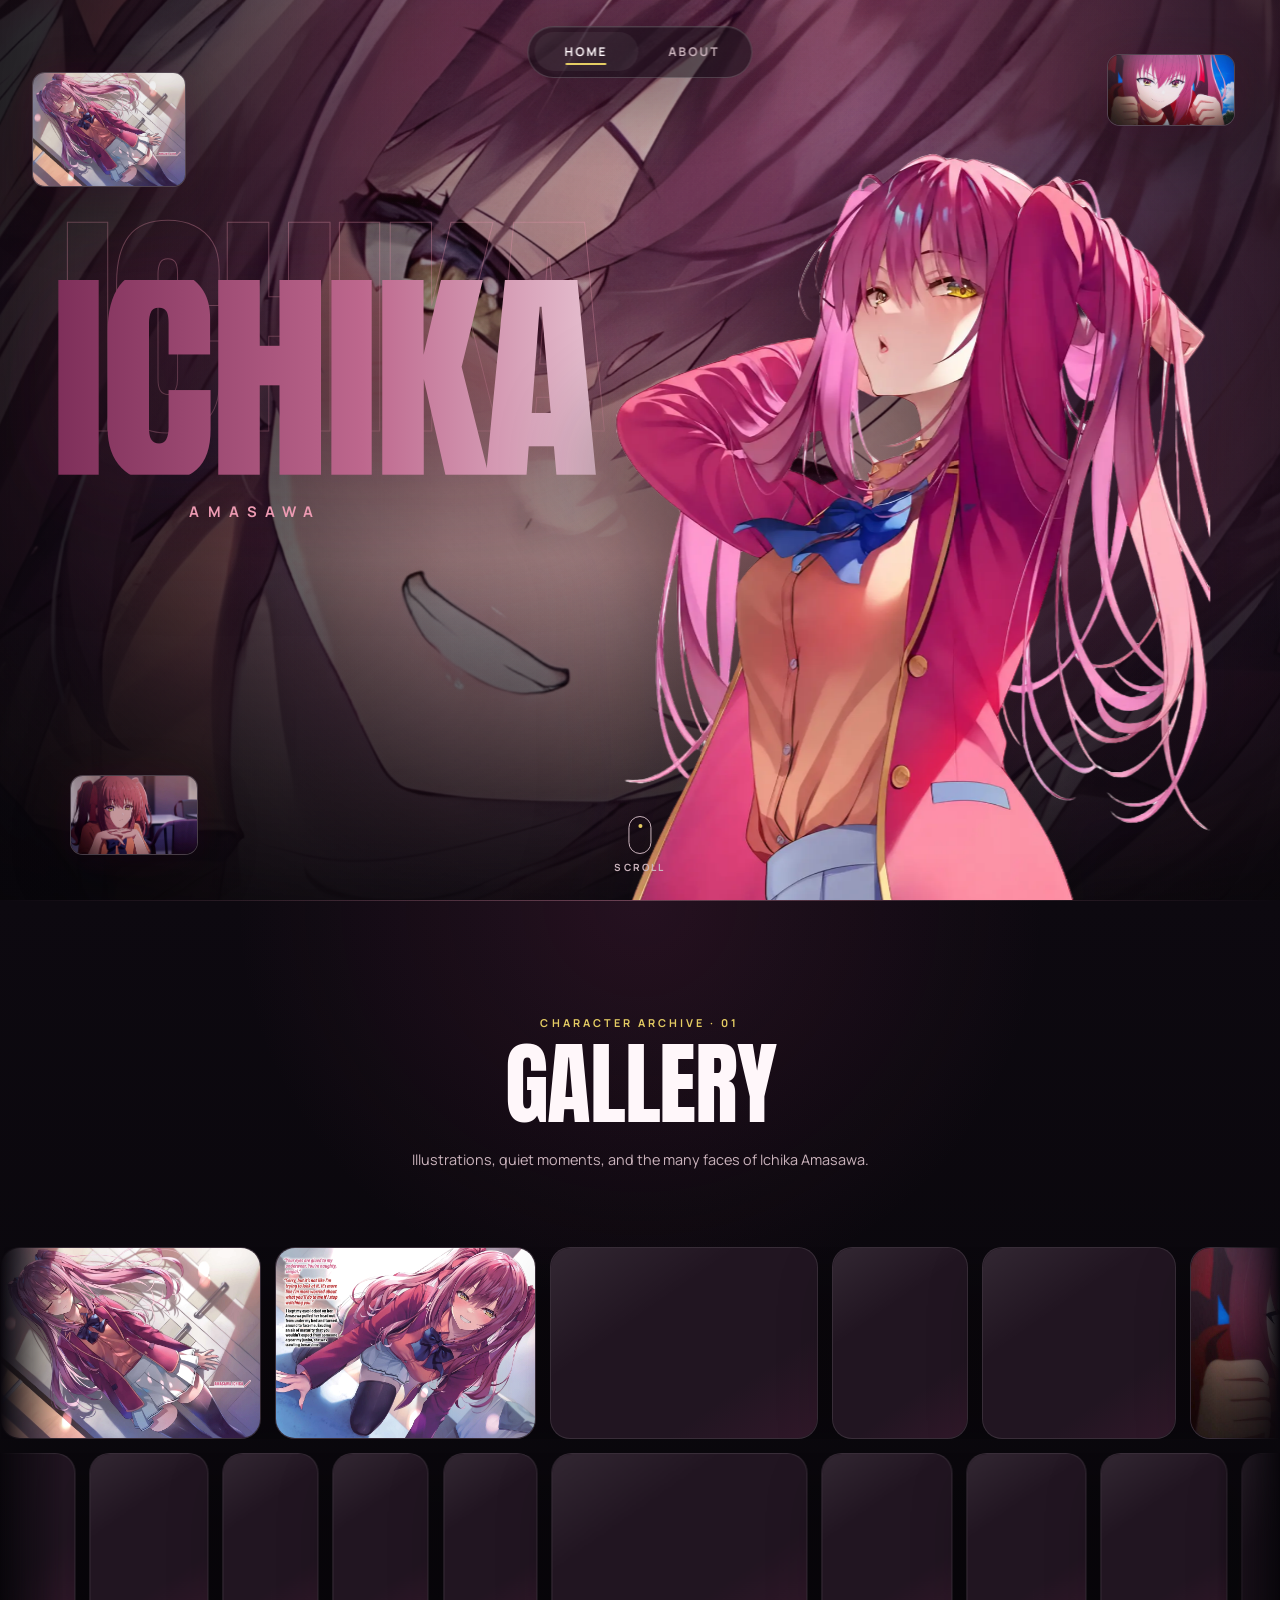
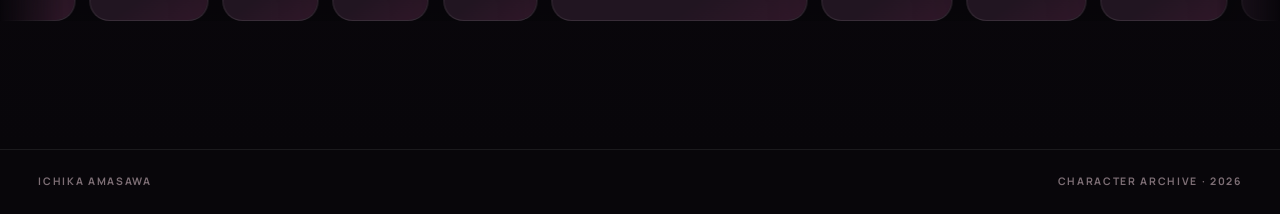
==== characters/ichika/index.html @ bdc7c44c "chore: initialize character archive structure" ====
<!DOCTYPE html>
<html lang="en">
<head>
    <meta charset="UTF-8">
    <meta name="viewport" content="width=device-width, initial-scale=1.0">
    <meta name="description" content="A cinematic character archive dedicated to Ichika Amasawa, featuring an interactive portrait, detailed profile, and animated gallery.">
    <meta name="theme-color" content="#120d15">
    <title>Ichika Amasawa — Character Archive</title>
    <link rel="preconnect" href="https://fonts.googleapis.com">
    <link rel="preconnect" href="https://fonts.gstatic.com" crossorigin>
    <link href="https://fonts.googleapis.com/css2?family=Anton&family=Manrope:wght@400;500;600;700&display=swap" rel="stylesheet">
    <link rel="stylesheet" href="styles.css">
</head>
<body>
    <header class="site-header">
        <nav class="navigation" aria-label="Primary navigation">
            <a class="navigation__link is-active" href="#home">Home</a>
            <button
                class="navigation__link navigation__button"
                type="button"
                aria-haspopup="dialog"
                aria-controls="about-dialog"
                aria-expanded="false"
                data-open-about
            >
                About
            </button>
        </nav>
    </header>

    <main>
        <section class="hero" id="home" aria-labelledby="hero-title">
            <img class="hero__background" src="assets/images/main_photo.jpg" alt="" aria-hidden="true">
            <div class="hero__overlay" aria-hidden="true"></div>

            <div class="hero__title-group">
                <span class="hero__title-outline" aria-hidden="true">Ichika</span>
                <h1 class="hero__title" id="hero-title">Ichika</h1>
                <p class="hero__surname">Amasawa</p>
            </div>

            <div class="hero__photos" aria-hidden="true">
                <figure class="hero-photo hero-photo--1"><img src="assets/images/photo_1.webp" alt="" decoding="async"></figure>
                <figure class="hero-photo hero-photo--2"><img src="assets/images/photo_3.webp" alt="" decoding="async"></figure>
                <figure class="hero-photo hero-photo--3"><img src="assets/images/photo_20.jpg" alt="" decoding="async"></figure>
                <figure class="hero-photo hero-photo--4"><img src="assets/images/photo_9.jpg" alt="" decoding="async"></figure>
                <figure class="hero-photo hero-photo--5"><img src="assets/images/photo_14.jpg" alt="" decoding="async"></figure>
                <figure class="hero-photo hero-photo--6"><img src="assets/images/photo_7.jpg" alt="" decoding="async"></figure>
                <figure class="hero-photo hero-photo--7"><img src="assets/images/photo_22.jpg" alt="" decoding="async"></figure>
                <figure class="hero-photo hero-photo--8"><img src="assets/images/photo_5.webp" alt="" decoding="async"></figure>
            </div>

            <img class="hero__character" src="assets/images/background.webp" alt="Ichika Amasawa" fetchpriority="high">

            <a class="scroll-cue" href="#gallery" aria-label="Explore the gallery">
                <span class="scroll-cue__mouse" aria-hidden="true"><span class="scroll-cue__dot"></span></span>
                <span class="scroll-cue__label">Scroll</span>
            </a>
        </section>

        <section class="gallery" id="gallery" aria-labelledby="gallery-title">
            <header class="section-heading">
                <p class="section-heading__eyebrow">Character archive · 01</p>
                <h2 class="section-heading__title" id="gallery-title">Gallery</h2>
                <p class="section-heading__description">Illustrations, quiet moments, and the many faces of Ichika Amasawa.</p>
            </header>

            <div class="gallery-row gallery-row--forward" data-marquee>
                <div class="gallery-track">
                    <div class="gallery-group">
                        <figure class="gallery-card"><img src="assets/images/photo_1.webp" alt="Ichika in a school interior" loading="lazy" decoding="async"></figure>
                        <figure class="gallery-card"><img src="assets/images/photo_2.webp" alt="Illustration featuring Ichika" loading="lazy" decoding="async"></figure>
                        <figure class="gallery-card"><img src="assets/images/photo_3.webp" alt="Winter scene featuring Ichika" loading="lazy" decoding="async"></figure>
                        <figure class="gallery-card"><img src="assets/images/photo_5.webp" alt="Monochrome character illustration" loading="lazy" decoding="async"></figure>
                        <figure class="gallery-card"><img src="assets/images/photo_7.jpg" alt="Portrait of Ichika at sunset" loading="lazy" decoding="async"></figure>
                        <figure class="gallery-card"><img src="assets/images/photo_9.jpg" alt="Close portrait of Ichika" loading="lazy" decoding="async"></figure>
                        <figure class="gallery-card"><img src="assets/images/photo_10.jpg" alt="Bright portrait of Ichika" loading="lazy" decoding="async"></figure>
                        <figure class="gallery-card"><img src="assets/images/photo_14.jpg" alt="Portrait of Ichika in the city" loading="lazy" decoding="async"></figure>
                        <figure class="gallery-card"><img src="assets/images/photo_16.jpg" alt="Pink illustration of Ichika" loading="lazy" decoding="async"></figure>
                        <figure class="gallery-card"><img src="assets/images/photo_20.jpg" alt="Ichika seated at a school desk" loading="lazy" decoding="async"></figure>
                        <figure class="gallery-card"><img src="assets/images/photo_22.jpg" alt="Group illustration featuring Ichika" loading="lazy" decoding="async"></figure>
                    </div>
                </div>
            </div>

            <div class="gallery-row gallery-row--reverse" data-marquee>
                <div class="gallery-track">
                    <div class="gallery-group">
                        <figure class="gallery-card"><img src="assets/images/photo_4.webp" alt="Summer character illustration" loading="lazy" decoding="async"></figure>
                        <figure class="gallery-card"><img src="assets/images/photo_6.webp" alt="Monochrome scene featuring Ichika" loading="lazy" decoding="async"></figure>
                        <figure class="gallery-card"><img src="assets/images/photo_8.png" alt="Stylized portrait of Ichika" loading="lazy" decoding="async"></figure>
                        <figure class="gallery-card"><img src="assets/images/photo_11.jpg" alt="Ichika by the sea" loading="lazy" decoding="async"></figure>
                        <figure class="gallery-card"><img src="assets/images/photo_12.jpg" alt="Chibi illustration of Ichika" loading="lazy" decoding="async"></figure>
                        <figure class="gallery-card"><img src="assets/images/photo_13.jpg" alt="Vivid pop-art illustration" loading="lazy" decoding="async"></figure>
                        <figure class="gallery-card"><img src="assets/images/photo_15.jpg" alt="Ichika in her school uniform" loading="lazy" decoding="async"></figure>
                        <figure class="gallery-card"><img src="assets/images/photo_17.jpg" alt="Ichika against a pink background" loading="lazy" decoding="async"></figure>
                        <figure class="gallery-card"><img src="assets/images/photo_18.webp" alt="Portrait of Ichika in a room" loading="lazy" decoding="async"></figure>
                        <figure class="gallery-card"><img src="assets/images/photo_19.jpg" alt="Colorful chibi illustration of Ichika" loading="lazy" decoding="async"></figure>
                        <figure class="gallery-card"><img src="assets/images/photo_21.jpg" alt="Dark cinematic character scene" loading="lazy" decoding="async"></figure>
                    </div>
                </div>
            </div>
        </section>
    </main>

    <footer class="site-footer">
        <span>Ichika Amasawa</span>
        <span>Character archive · 2026</span>
    </footer>

    <dialog class="about-dialog" id="about-dialog" aria-labelledby="about-title">
        <div class="about-dialog__shell">
            <button class="about-dialog__close" type="button" aria-label="Close character profile" data-close-about><span aria-hidden="true">×</span></button>

            <div class="about-dialog__visual">
                <img src="assets/images/photo_14.jpg" alt="Portrait of Ichika Amasawa" loading="lazy" decoding="async">
                <span class="about-dialog__number" aria-hidden="true">01</span>
                <p class="about-dialog__visual-label">Classroom of the Elite<br>Character Archive</p>
            </div>

            <div class="about-dialog__content">
                <p class="about-dialog__eyebrow">Character profile · File 01</p>
                <h2 class="about-dialog__title" id="about-title">Ichika<br>Amasawa</h2>
                <p class="about-dialog__lead">A playful smile that never reveals the whole plan.</p>
                <p>Ichika enters the story as an energetic and teasing first-year student. Her relaxed manner is carefully deceptive: behind it sits a sharp observer who notices changes in people, reads a room quickly, and rarely acts without purpose.</p>
                <p>Raised in the White Room's fifth generation, she combines exceptional academic ability with demanding physical training. Unlike characters who hide behind silence, Ichika turns unpredictability, humor, and confidence into part of her strategy.</p>

                <div class="about-dialog__note">
                    <span>Character note</span>
                    <p>Her greatest contrast is also her signature: warmth on the surface, calculation underneath.</p>
                </div>

                <dl class="about-facts">
                    <div><dt>Series</dt><dd>Classroom of the Elite</dd></div>
                    <div><dt>School</dt><dd>Advanced Nurturing High School</dd></div>
                    <div><dt>Class</dt><dd>First Year · Class A</dd></div>
                    <div><dt>Background</dt><dd>White Room · Fifth Generation</dd></div>
                    <div><dt>Mind</dt><dd>Analytical &amp; strategic</dd></div>
                    <div><dt>Nature</dt><dd>Playful &amp; unpredictable</dd></div>
                </dl>

                <div class="about-traits" aria-label="Character traits">
                    <span>Observant</span>
                    <span>Confident</span>
                    <span>Unconventional</span>
                    <span>Adaptable</span>
                </div>
            </div>
        </div>
    </dialog>

    <script src="script.js"></script>
</body>
</html>
---- characters/ichika/styles.css ----
@import url("styles-base.css");

/* Typography and layout refinements added after the first complete version. */

:root {
    --font-display: "Anton", "Arial Narrow", Impact, sans-serif;
    --font-body: "Manrope", "Segoe UI", Arial, sans-serif;
}

body {
    font-family: var(--font-body);
}

.hero__title,
.hero__title-outline,
.section-heading__title,
.about-dialog__title,
.about-dialog__number {
    font-family: var(--font-display);
    font-weight: 400;
}

.hero__title,
.hero__title-outline {
    letter-spacing: -0.025em;
    line-height: 0.8;
}

.hero__title {
    filter:
        drop-shadow(0 1.5rem 4rem rgb(8 6 10 / 32%))
        drop-shadow(0 0 2.5rem rgb(166 47 105 / 10%));
}

.section-heading__title,
.about-dialog__title {
    letter-spacing: -0.015em;
}

/* Both rows begin immediately; the second row is intentionally offset. */

.gallery-row.is-ready.gallery-row--forward .gallery-track {
    animation-duration: 58s;
    animation-delay: -9s;
}

.gallery-row.is-ready.gallery-row--reverse .gallery-track {
    animation-duration: 64s;
    animation-delay: -27s;
}

@keyframes gallery-forward {
    from { transform: translate3d(0, 0, 0); }
    to { transform: translate3d(-50%, 0, 0); }
}

@keyframes gallery-reverse {
    from { transform: translate3d(-50%, 0, 0); }
    to { transform: translate3d(0, 0, 0); }
}

/* Expanded character profile. */

.about-dialog__content {
    align-self: stretch;
    max-width: none;
    overflow-y: auto;
    padding-block: clamp(2.75rem, 4.5vw, 5rem);
    scrollbar-color: var(--color-wine) transparent;
    scrollbar-width: thin;
}

.about-dialog__visual-label {
    position: absolute;
    z-index: 2;
    top: clamp(1.5rem, 3vw, 3rem);
    left: clamp(1.5rem, 3vw, 3rem);
    margin: 0;
    color: rgb(255 247 250 / 76%);
    font-size: 0.62rem;
    font-weight: 700;
    letter-spacing: 0.2em;
    line-height: 1.7;
    text-transform: uppercase;
}

.about-dialog__title {
    margin-bottom: clamp(1.25rem, 2vw, 2rem);
    font-size: clamp(4rem, 6.3vw, 7rem);
}

.about-dialog__lead {
    max-width: 34rem;
}

.about-dialog__content > p:not([class]) {
    max-width: 39rem;
}

.about-dialog__note {
    display: grid;
    grid-template-columns: auto 1fr;
    gap: 1rem;
    align-items: start;
    max-width: 39rem;
    margin-top: 1.75rem;
    padding: 1.1rem 1.25rem;
    border-left: 2px solid var(--color-pink);
    background: linear-gradient(90deg, rgb(166 47 105 / 16%), transparent);
}

.about-dialog__note > span {
    padding-top: 0.15rem;
    color: var(--color-gold);
    font-size: 0.6rem;
    font-weight: 700;
    letter-spacing: 0.17em;
    text-transform: uppercase;
    white-space: nowrap;
}

.about-dialog__note p {
    margin: 0;
    color: var(--color-text);
    font-size: 0.86rem;
    line-height: 1.65;
}

.about-facts {
    grid-template-columns: repeat(2, minmax(0, 1fr));
    max-width: 39rem;
    margin-top: 2rem;
}

.about-facts div {
    min-width: 0;
    padding: 0.95rem 1rem;
}

.about-facts dd {
    line-height: 1.45;
}

.about-traits {
    display: flex;
    flex-wrap: wrap;
    gap: 0.55rem;
    max-width: 39rem;
    margin-top: 1.25rem;
}

.about-traits span {
    padding: 0.48rem 0.72rem;
    border: 1px solid rgb(238 155 179 / 20%);
    border-radius: 999px;
    background: rgb(255 247 250 / 4%);
    color: var(--color-muted);
    font-size: 0.61rem;
    font-weight: 700;
    letter-spacing: 0.12em;
    text-transform: uppercase;
}

@media (max-width: 82rem) {
    .about-dialog__content {
        padding: 2.75rem;
    }
}

@media (max-width: 58rem) {
    .about-dialog__content {
        overflow: visible;
        padding: 2.25rem 1.5rem 3rem;
    }

    .about-dialog__note {
        grid-template-columns: 1fr;
        gap: 0.45rem;
    }

    .about-facts {
        grid-template-columns: 1fr;
    }
}

@media (prefers-reduced-motion: reduce) {
    .gallery-row.is-ready .gallery-track {
        animation: none;
        transform: none;
    }
}
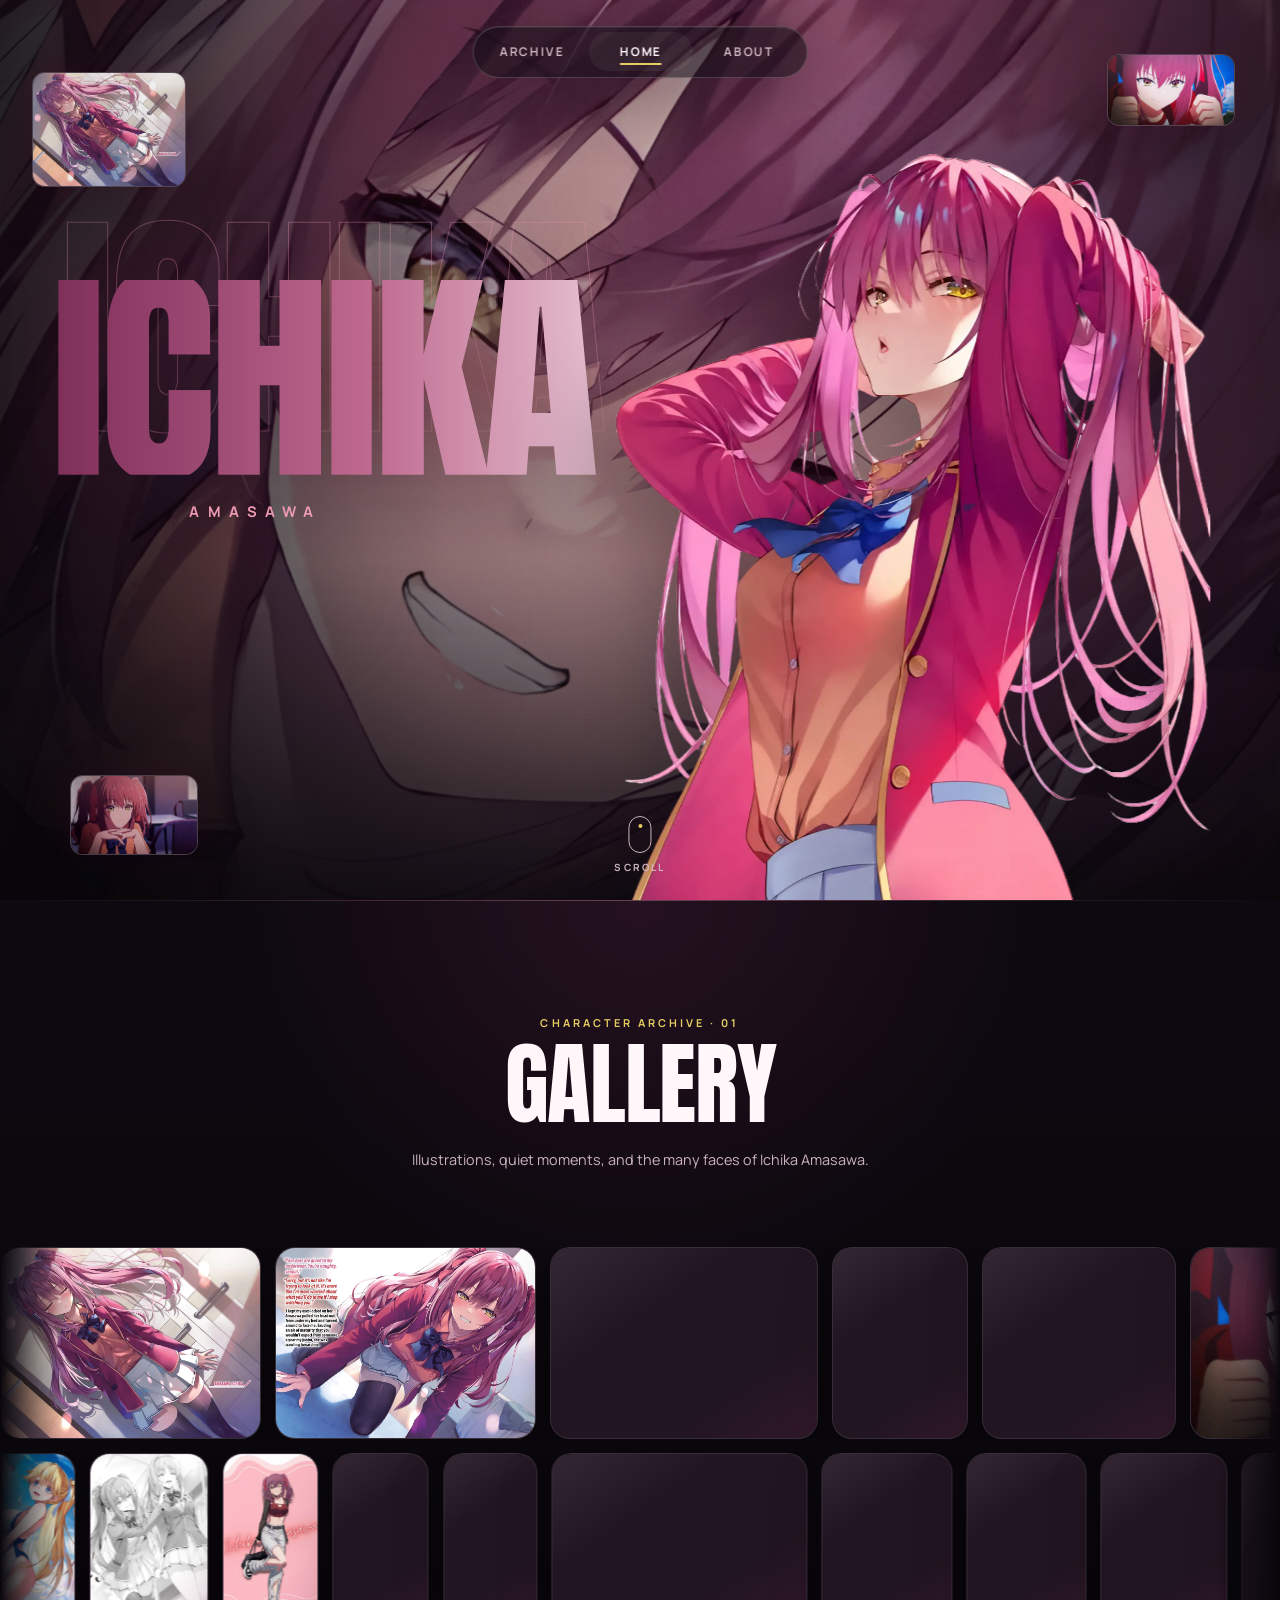
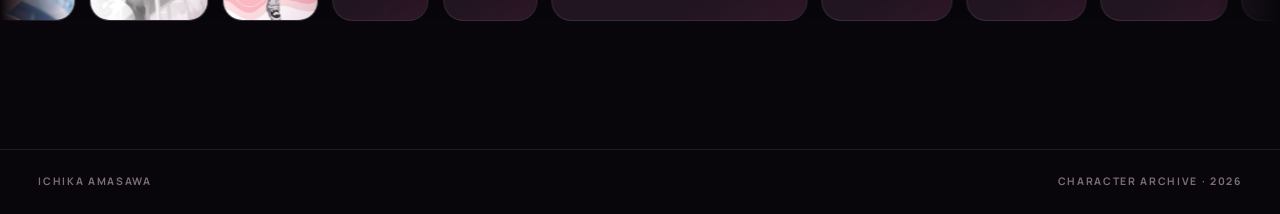
==== commit 7f1dfadd: "feat: integrate Ichika and Jack archives" ====
--- a/characters/ichika/index.html
+++ b/characters/ichika/index.html
@@ -1,4 +1,4 @@
-<!DOCTYPE html>
+<!doctype html>
 <html lang="en">
 <head>
     <meta charset="UTF-8">
@@ -14,17 +14,9 @@
 <body>
     <header class="site-header">
         <nav class="navigation" aria-label="Primary navigation">
+            <a class="navigation__link" href="../../index.html">Archive</a>
             <a class="navigation__link is-active" href="#home">Home</a>
-            <button
-                class="navigation__link navigation__button"
-                type="button"
-                aria-haspopup="dialog"
-                aria-controls="about-dialog"
-                aria-expanded="false"
-                data-open-about
-            >
-                About
-            </button>
+            <button class="navigation__link navigation__button" type="button" aria-haspopup="dialog" aria-controls="about-dialog" aria-expanded="false" data-open-about>About</button>
         </nav>
     </header>
 
@@ -51,7 +43,6 @@
             </div>
 
             <img class="hero__character" src="assets/images/background.webp" alt="Ichika Amasawa" fetchpriority="high">
-
             <a class="scroll-cue" href="#gallery" aria-label="Explore the gallery">
                 <span class="scroll-cue__mouse" aria-hidden="true"><span class="scroll-cue__dot"></span></span>
                 <span class="scroll-cue__label">Scroll</span>
@@ -66,70 +57,56 @@
             </header>
 
             <div class="gallery-row gallery-row--forward" data-marquee>
-                <div class="gallery-track">
-                    <div class="gallery-group">
-                        <figure class="gallery-card"><img src="assets/images/photo_1.webp" alt="Ichika in a school interior" loading="lazy" decoding="async"></figure>
-                        <figure class="gallery-card"><img src="assets/images/photo_2.webp" alt="Illustration featuring Ichika" loading="lazy" decoding="async"></figure>
-                        <figure class="gallery-card"><img src="assets/images/photo_3.webp" alt="Winter scene featuring Ichika" loading="lazy" decoding="async"></figure>
-                        <figure class="gallery-card"><img src="assets/images/photo_5.webp" alt="Monochrome character illustration" loading="lazy" decoding="async"></figure>
-                        <figure class="gallery-card"><img src="assets/images/photo_7.jpg" alt="Portrait of Ichika at sunset" loading="lazy" decoding="async"></figure>
-                        <figure class="gallery-card"><img src="assets/images/photo_9.jpg" alt="Close portrait of Ichika" loading="lazy" decoding="async"></figure>
-                        <figure class="gallery-card"><img src="assets/images/photo_10.jpg" alt="Bright portrait of Ichika" loading="lazy" decoding="async"></figure>
-                        <figure class="gallery-card"><img src="assets/images/photo_14.jpg" alt="Portrait of Ichika in the city" loading="lazy" decoding="async"></figure>
-                        <figure class="gallery-card"><img src="assets/images/photo_16.jpg" alt="Pink illustration of Ichika" loading="lazy" decoding="async"></figure>
-                        <figure class="gallery-card"><img src="assets/images/photo_20.jpg" alt="Ichika seated at a school desk" loading="lazy" decoding="async"></figure>
-                        <figure class="gallery-card"><img src="assets/images/photo_22.jpg" alt="Group illustration featuring Ichika" loading="lazy" decoding="async"></figure>
-                    </div>
-                </div>
+                <div class="gallery-track"><div class="gallery-group">
+                    <figure class="gallery-card"><img src="assets/images/photo_1.webp" alt="Ichika in a school interior" loading="lazy" decoding="async"></figure>
+                    <figure class="gallery-card"><img src="assets/images/photo_2.webp" alt="Illustration featuring Ichika" loading="lazy" decoding="async"></figure>
+                    <figure class="gallery-card"><img src="assets/images/photo_3.webp" alt="Winter scene featuring Ichika" loading="lazy" decoding="async"></figure>
+                    <figure class="gallery-card"><img src="assets/images/photo_5.webp" alt="Monochrome character illustration" loading="lazy" decoding="async"></figure>
+                    <figure class="gallery-card"><img src="assets/images/photo_7.jpg" alt="Portrait of Ichika at sunset" loading="lazy" decoding="async"></figure>
+                    <figure class="gallery-card"><img src="assets/images/photo_9.jpg" alt="Close portrait of Ichika" loading="lazy" decoding="async"></figure>
+                    <figure class="gallery-card"><img src="assets/images/photo_10.jpg" alt="Bright portrait of Ichika" loading="lazy" decoding="async"></figure>
+                    <figure class="gallery-card"><img src="assets/images/photo_14.jpg" alt="Portrait of Ichika in the city" loading="lazy" decoding="async"></figure>
+                    <figure class="gallery-card"><img src="assets/images/photo_16.jpg" alt="Pink illustration of Ichika" loading="lazy" decoding="async"></figure>
+                    <figure class="gallery-card"><img src="assets/images/photo_20.jpg" alt="Ichika seated at a school desk" loading="lazy" decoding="async"></figure>
+                    <figure class="gallery-card"><img src="assets/images/photo_22.jpg" alt="Group illustration featuring Ichika" loading="lazy" decoding="async"></figure>
+                </div></div>
             </div>
 
             <div class="gallery-row gallery-row--reverse" data-marquee>
-                <div class="gallery-track">
-                    <div class="gallery-group">
-                        <figure class="gallery-card"><img src="assets/images/photo_4.webp" alt="Summer character illustration" loading="lazy" decoding="async"></figure>
-                        <figure class="gallery-card"><img src="assets/images/photo_6.webp" alt="Monochrome scene featuring Ichika" loading="lazy" decoding="async"></figure>
-                        <figure class="gallery-card"><img src="assets/images/photo_8.png" alt="Stylized portrait of Ichika" loading="lazy" decoding="async"></figure>
-                        <figure class="gallery-card"><img src="assets/images/photo_11.jpg" alt="Ichika by the sea" loading="lazy" decoding="async"></figure>
-                        <figure class="gallery-card"><img src="assets/images/photo_12.jpg" alt="Chibi illustration of Ichika" loading="lazy" decoding="async"></figure>
-                        <figure class="gallery-card"><img src="assets/images/photo_13.jpg" alt="Vivid pop-art illustration" loading="lazy" decoding="async"></figure>
-                        <figure class="gallery-card"><img src="assets/images/photo_15.jpg" alt="Ichika in her school uniform" loading="lazy" decoding="async"></figure>
-                        <figure class="gallery-card"><img src="assets/images/photo_17.jpg" alt="Ichika against a pink background" loading="lazy" decoding="async"></figure>
-                        <figure class="gallery-card"><img src="assets/images/photo_18.webp" alt="Portrait of Ichika in a room" loading="lazy" decoding="async"></figure>
-                        <figure class="gallery-card"><img src="assets/images/photo_19.jpg" alt="Colorful chibi illustration of Ichika" loading="lazy" decoding="async"></figure>
-                        <figure class="gallery-card"><img src="assets/images/photo_21.jpg" alt="Dark cinematic character scene" loading="lazy" decoding="async"></figure>
-                    </div>
-                </div>
+                <div class="gallery-track"><div class="gallery-group">
+                    <figure class="gallery-card"><img src="assets/images/photo_4.webp" alt="Summer character illustration" loading="lazy" decoding="async"></figure>
+                    <figure class="gallery-card"><img src="assets/images/photo_6.webp" alt="Monochrome scene featuring Ichika" loading="lazy" decoding="async"></figure>
+                    <figure class="gallery-card"><img src="assets/images/photo_8.png" alt="Stylized portrait of Ichika" loading="lazy" decoding="async"></figure>
+                    <figure class="gallery-card"><img src="assets/images/photo_11.jpg" alt="Ichika by the sea" loading="lazy" decoding="async"></figure>
+                    <figure class="gallery-card"><img src="assets/images/photo_12.jpg" alt="Chibi illustration of Ichika" loading="lazy" decoding="async"></figure>
+                    <figure class="gallery-card"><img src="assets/images/photo_13.jpg" alt="Vivid pop-art illustration" loading="lazy" decoding="async"></figure>
+                    <figure class="gallery-card"><img src="assets/images/photo_15.jpg" alt="Ichika in her school uniform" loading="lazy" decoding="async"></figure>
+                    <figure class="gallery-card"><img src="assets/images/photo_17.jpg" alt="Ichika against a pink background" loading="lazy" decoding="async"></figure>
+                    <figure class="gallery-card"><img src="assets/images/photo_18.webp" alt="Portrait of Ichika in a room" loading="lazy" decoding="async"></figure>
+                    <figure class="gallery-card"><img src="assets/images/photo_19.jpg" alt="Colorful chibi illustration of Ichika" loading="lazy" decoding="async"></figure>
+                    <figure class="gallery-card"><img src="assets/images/photo_21.jpg" alt="Dark cinematic character scene" loading="lazy" decoding="async"></figure>
+                </div></div>
             </div>
         </section>
     </main>
 
-    <footer class="site-footer">
-        <span>Ichika Amasawa</span>
-        <span>Character archive · 2026</span>
-    </footer>
+    <footer class="site-footer"><span>Ichika Amasawa</span><span>Character archive · 2026</span></footer>
 
     <dialog class="about-dialog" id="about-dialog" aria-labelledby="about-title">
         <div class="about-dialog__shell">
-            <button class="about-dialog__close" type="button" aria-label="Close character profile" data-close-about><span aria-hidden="true">×</span></button>
-
+            <button class="about-dialog__close" type="button" aria-label="Close Ichika profile" data-close-about><span aria-hidden="true">×</span></button>
             <div class="about-dialog__visual">
                 <img src="assets/images/photo_14.jpg" alt="Portrait of Ichika Amasawa" loading="lazy" decoding="async">
                 <span class="about-dialog__number" aria-hidden="true">01</span>
                 <p class="about-dialog__visual-label">Classroom of the Elite<br>Character Archive</p>
             </div>
-
             <div class="about-dialog__content">
                 <p class="about-dialog__eyebrow">Character profile · File 01</p>
                 <h2 class="about-dialog__title" id="about-title">Ichika<br>Amasawa</h2>
                 <p class="about-dialog__lead">A playful smile that never reveals the whole plan.</p>
                 <p>Ichika enters the story as an energetic and teasing first-year student. Her relaxed manner is carefully deceptive: behind it sits a sharp observer who notices changes in people, reads a room quickly, and rarely acts without purpose.</p>
                 <p>Raised in the White Room's fifth generation, she combines exceptional academic ability with demanding physical training. Unlike characters who hide behind silence, Ichika turns unpredictability, humor, and confidence into part of her strategy.</p>
-
-                <div class="about-dialog__note">
-                    <span>Character note</span>
-                    <p>Her greatest contrast is also her signature: warmth on the surface, calculation underneath.</p>
-                </div>
-
+                <div class="about-dialog__note"><span>Character note</span><p>Her greatest contrast is also her signature: warmth on the surface, calculation underneath.</p></div>
                 <dl class="about-facts">
                     <div><dt>Series</dt><dd>Classroom of the Elite</dd></div>
                     <div><dt>School</dt><dd>Advanced Nurturing High School</dd></div>
@@ -138,17 +115,10 @@
                     <div><dt>Mind</dt><dd>Analytical &amp; strategic</dd></div>
                     <div><dt>Nature</dt><dd>Playful &amp; unpredictable</dd></div>
                 </dl>
-
-                <div class="about-traits" aria-label="Character traits">
-                    <span>Observant</span>
-                    <span>Confident</span>
-                    <span>Unconventional</span>
-                    <span>Adaptable</span>
-                </div>
+                <div class="about-traits" aria-label="Ichika's character traits"><span>Observant</span><span>Confident</span><span>Unconventional</span><span>Adaptable</span></div>
             </div>
         </div>
     </dialog>
-
     <script src="script.js"></script>
 </body>
 </html>
